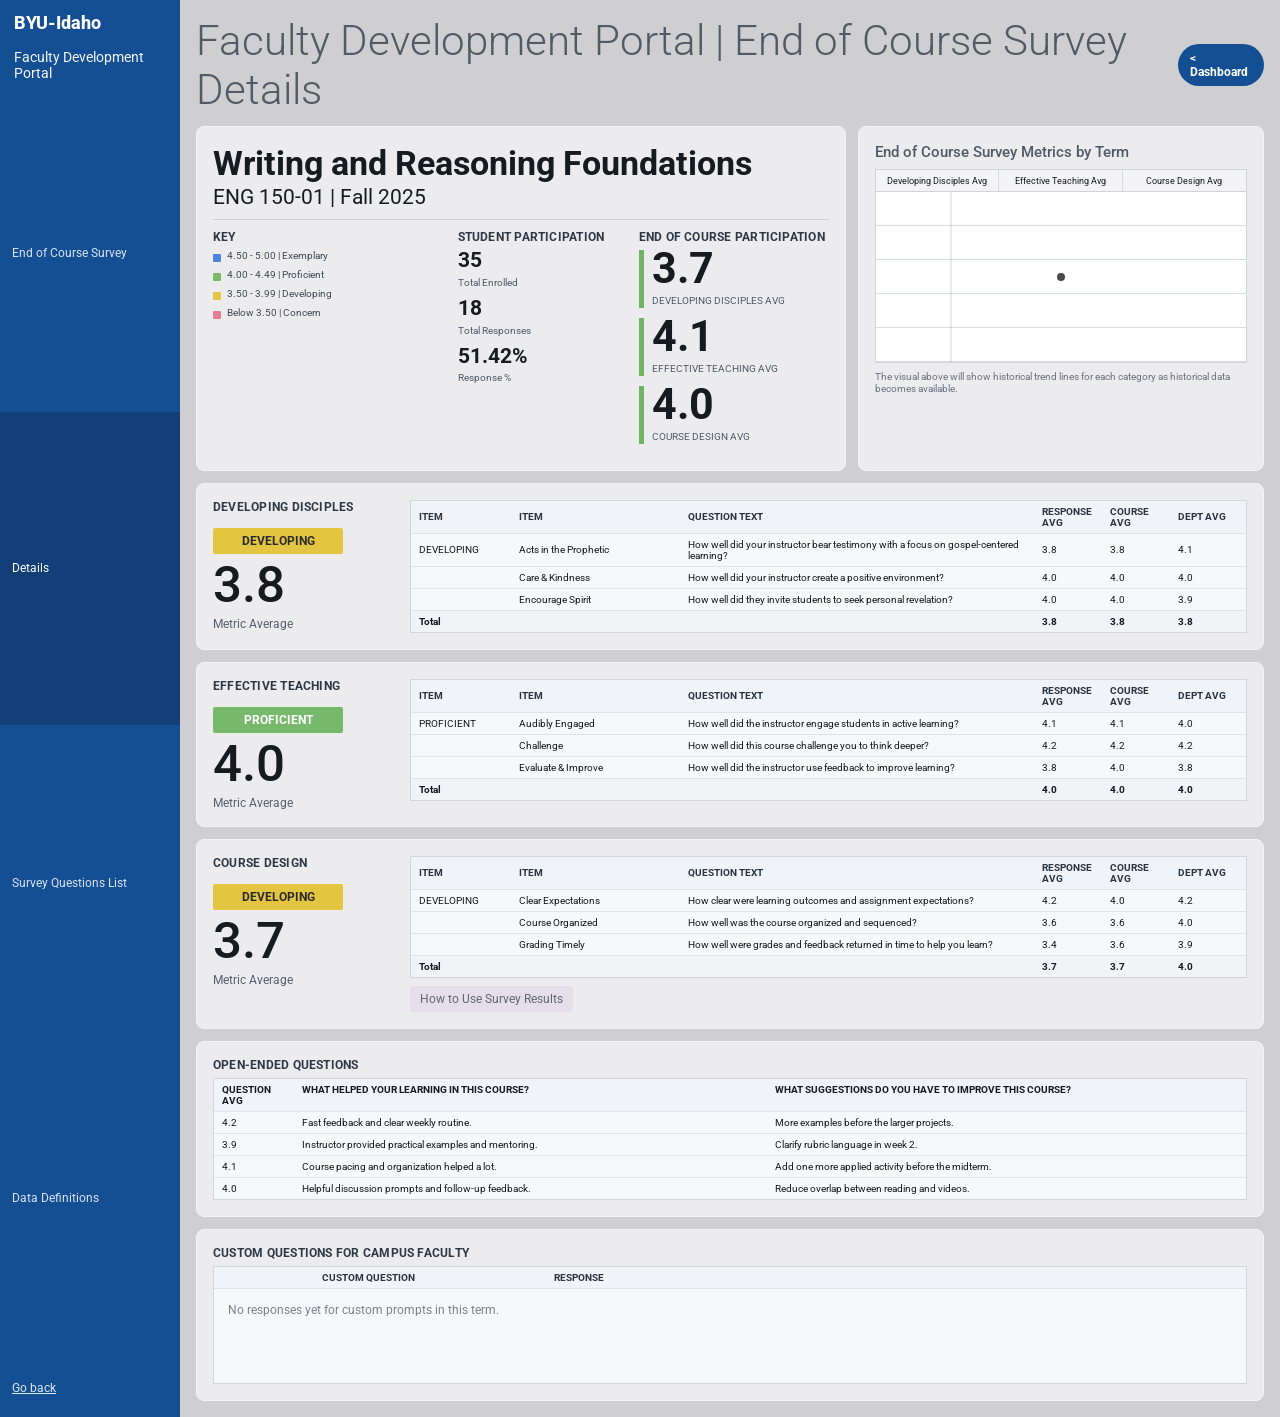
==== powerbi-detail.html @ 807c7527 "added EoC pages and moved images into folder" ====
<!doctype html>
<html lang="en">
<head>
	<meta charset="UTF-8" />
	<meta name="viewport" content="width=device-width, initial-scale=1.0" />
	<title>Power BI Results Dashboard Mock</title>
	<link rel="preconnect" href="https://fonts.googleapis.com" />
	<link rel="preconnect" href="https://fonts.gstatic.com" crossorigin />
	<link
		href="https://fonts.googleapis.com/css2?family=Roboto:wght@300;400;500;700;900&display=swap"
		rel="stylesheet"
	/>
	<link rel="stylesheet" href="powerbi-mock.css" />
</head>
<body>
	<div class="pb-shell">
		<aside class="pb-sidebar">
			<div class="pb-brand">BYU-Idaho</div>
			<div class="pb-portal">Faculty Development Portal</div>
			<nav class="pb-nav">
				<button class="pb-nav-item">End of Course Survey</button>
				<button class="pb-nav-item active">Details</button>
				<button class="pb-nav-item">Survey Questions List</button>
				<button class="pb-nav-item">Data Definitions</button>
			</nav>
			<a class="pb-back" href="powerbi-mock.html">Go back</a>
		</aside>

		<main class="pb-main">
			<header class="pb-top">
				<div class="pb-title">Faculty Development Portal | End of Course Survey Details</div>
				<a class="pb-next" href="powerbi-mock.html">< Dashboard</a>
			</header>

			<section class="pb-detail-page">
				<section class="pb-detail-top">
					<article class="pb-card pb-hero-card">
						<h2 id="detailCourseTitle">Writing and Reasoning Foundations</h2>
						<p id="detailCourseMeta">ENG 150-01 | Fall 2025</p>
						<div class="pb-hero-grid">
							<div class="pb-key">
								<h4>Key</h4>
								<div class="pb-key-row"><span class="pb-key-dot blue"></span><span>4.50 - 5.00 | Exemplary</span></div>
								<div class="pb-key-row"><span class="pb-key-dot green"></span><span>4.00 - 4.49 | Proficient</span></div>
								<div class="pb-key-row"><span class="pb-key-dot yellow"></span><span>3.50 - 3.99 | Developing</span></div>
								<div class="pb-key-row"><span class="pb-key-dot red"></span><span>Below 3.50 | Concern</span></div>
							</div>
							<div class="pb-participation">
								<h4>Student Participation</h4>
								<div class="pb-participation-item"><strong id="detailEnrolled">35</strong><span>Total Enrolled</span></div>
								<div class="pb-participation-item"><strong id="detailResponses">18</strong><span>Total Responses</span></div>
								<div class="pb-participation-item"><strong id="detailResponseRate">51.42%</strong><span>Response %</span></div>
							</div>
							<div class="pb-hero-scores">
								<h4>End of Course Participation</h4>
								<div class="pb-hero-score-item"><strong id="detailDisciple">3.7</strong><span>Developing Disciples Avg</span></div>
								<div class="pb-hero-score-item"><strong id="detailTeach">4.1</strong><span>Effective Teaching Avg</span></div>
								<div class="pb-hero-score-item"><strong id="detailDesign">4.0</strong><span>Course Design Avg</span></div>
							</div>
						</div>
					</article>

					<article class="pb-card pb-chart-card">
						<h3>End of Course Survey Metrics by Term</h3>
						<div class="pb-chart-tabs">
							<span>Developing Disciples Avg</span>
							<span>Effective Teaching Avg</span>
							<span>Course Design Avg</span>
						</div>
						<div class="pb-chart-grid">
							<div class="pb-chart-dot"></div>
						</div>
						<p class="pb-chart-note">The visual above will show historical trend lines for each category as historical data becomes available.</p>
					</article>
				</section>

				<article class="pb-card pb-metrics-card">
					<div class="pb-metric-left">
						<h3>Developing Disciples</h3>
						<div class="pb-pill-status developing">Developing</div>
						<div class="pb-metric-big">3.8</div>
						<div class="pb-metric-label">Metric Average</div>
					</div>
					<div>
						<div class="pb-question-table">
							<div class="pb-question-row header"><span>Item</span><span>Item</span><span>Question Text</span><span>Response Avg</span><span>Course Avg</span><span>Dept Avg</span></div>
							<div class="pb-question-row"><span>DEVELOPING</span><span>Acts in the Prophetic</span><span>How well did your instructor bear testimony with a focus on gospel-centered learning?</span><span>3.8</span><span>3.8</span><span>4.1</span></div>
							<div class="pb-question-row"><span></span><span>Care & Kindness</span><span>How well did your instructor create a positive environment?</span><span>4.0</span><span>4.0</span><span>4.0</span></div>
							<div class="pb-question-row"><span></span><span>Encourage Spirit</span><span>How well did they invite students to seek personal revelation?</span><span>4.0</span><span>4.0</span><span>3.9</span></div>
							<div class="pb-question-row total"><span>Total</span><span></span><span></span><span>3.8</span><span>3.8</span><span>3.8</span></div>
						</div>
					</div>
				</article>

				<article class="pb-card pb-metrics-card">
					<div class="pb-metric-left">
						<h3>Effective Teaching</h3>
						<div class="pb-pill-status proficient">Proficient</div>
						<div class="pb-metric-big">4.0</div>
						<div class="pb-metric-label">Metric Average</div>
					</div>
					<div>
						<div class="pb-question-table">
							<div class="pb-question-row header"><span>Item</span><span>Item</span><span>Question Text</span><span>Response Avg</span><span>Course Avg</span><span>Dept Avg</span></div>
							<div class="pb-question-row"><span>PROFICIENT</span><span>Audibly Engaged</span><span>How well did the instructor engage students in active learning?</span><span>4.1</span><span>4.1</span><span>4.0</span></div>
							<div class="pb-question-row"><span></span><span>Challenge</span><span>How well did this course challenge you to think deeper?</span><span>4.2</span><span>4.2</span><span>4.2</span></div>
							<div class="pb-question-row"><span></span><span>Evaluate & Improve</span><span>How well did the instructor use feedback to improve learning?</span><span>3.8</span><span>4.0</span><span>3.8</span></div>
							<div class="pb-question-row total"><span>Total</span><span></span><span></span><span>4.0</span><span>4.0</span><span>4.0</span></div>
						</div>
					</div>
				</article>

				<article class="pb-card pb-metrics-card">
					<div class="pb-metric-left">
						<h3>Course Design</h3>
						<div class="pb-pill-status developing">Developing</div>
						<div class="pb-metric-big">3.7</div>
						<div class="pb-metric-label">Metric Average</div>
					</div>
					<div>
						<div class="pb-question-table">
							<div class="pb-question-row header"><span>Item</span><span>Item</span><span>Question Text</span><span>Response Avg</span><span>Course Avg</span><span>Dept Avg</span></div>
							<div class="pb-question-row"><span>DEVELOPING</span><span>Clear Expectations</span><span>How clear were learning outcomes and assignment expectations?</span><span>4.2</span><span>4.0</span><span>4.2</span></div>
							<div class="pb-question-row"><span></span><span>Course Organized</span><span>How well was the course organized and sequenced?</span><span>3.6</span><span>3.6</span><span>4.0</span></div>
							<div class="pb-question-row"><span></span><span>Grading Timely</span><span>How well were grades and feedback returned in time to help you learn?</span><span>3.4</span><span>3.6</span><span>3.9</span></div>
							<div class="pb-question-row total"><span>Total</span><span></span><span></span><span>3.7</span><span>3.7</span><span>4.0</span></div>
						</div>
						<div class="pb-help">How to Use Survey Results</div>
					</div>
				</article>

				<article class="pb-card pb-open-ended">
					<h3>Open-Ended Questions</h3>
					<div class="pb-open-grid">
						<div class="pb-open-row header"><span>Question Avg</span><span>What helped your learning in this course?</span><span>What suggestions do you have to improve this course?</span></div>
						<div class="pb-open-row"><span>4.2</span><span>Fast feedback and clear weekly routine.</span><span>More examples before the larger projects.</span></div>
						<div class="pb-open-row"><span>3.9</span><span>Instructor provided practical examples and mentoring.</span><span>Clarify rubric language in week 2.</span></div>
						<div class="pb-open-row"><span>4.1</span><span>Course pacing and organization helped a lot.</span><span>Add one more applied activity before the midterm.</span></div>
						<div class="pb-open-row"><span>4.0</span><span>Helpful discussion prompts and follow-up feedback.</span><span>Reduce overlap between reading and videos.</span></div>
					</div>
				</article>

				<article class="pb-card pb-custom-questions">
					<h3>Custom Questions for Campus Faculty</h3>
					<div class="pb-question-table">
						<div class="pb-question-row header"><span></span><span>Custom Question</span><span>Response</span><span></span><span></span><span></span></div>
						<div class="pb-custom-empty">No responses yet for custom prompts in this term.</div>
					</div>
				</article>
			</section>
		</main>
	</div>

	<script src="powerbi-detail.js"></script>
</body>
</html>
---- powerbi-mock.css ----
:root {
	--pb-blue: #144f93;
	--pb-blue-dark: #0d3d78;
	--pb-bg: #cfcfd2;
	--pb-card: #ececee;
	--pb-text: #171a1f;
	--pb-muted: #626874;
	--pb-success: #76b96b;
	--pb-warn: #e0c341;
	--pb-border: #d8dbe0;
}

* {
	box-sizing: border-box;
	font-family: "Roboto", sans-serif;
	margin: 0;
	padding: 0;
}

body {
	background: #a5a8ae;
	color: var(--pb-text);
}

.pb-shell {
	display: grid;
	grid-template-columns: 180px 1fr;
	min-height: 100vh;
}

.pb-sidebar {
	background: var(--pb-blue);
	color: #ffffff;
	padding: 12px 0;
	display: grid;
	grid-template-rows: auto auto 1fr auto;
	gap: 16px;
}

.pb-brand {
	padding: 0 14px;
	font-size: 1.15rem;
	font-weight: 800;
}

.pb-portal {
	padding: 0 14px;
	font-size: 0.85rem;
	opacity: 0.95;
}

.pb-nav {
	display: grid;
	gap: 2px;
}

.pb-nav-item {
	border: 0;
	text-align: left;
	padding: 7px 12px;
	background: transparent;
	color: #d8e3f5;
	font-size: 0.74rem;
	line-height: 1.2;
	cursor: pointer;
}

.pb-nav-item.active,
.pb-nav-item:hover {
	background: #123f77;
	color: #ffffff;
}

.pb-back {
	border: 0;
	background: transparent;
	color: #dde7f8;
	text-align: left;
	padding: 10px 12px;
	font-size: 0.72rem;
	cursor: pointer;
}

.pb-main {
	background: var(--pb-bg);
	padding: 16px;
}

.pb-top {
	display: flex;
	justify-content: space-between;
	align-items: center;
	margin-bottom: 12px;
}

.pb-title {
	font-size: 2.6rem;
	font-weight: 300;
	color: #535a64;
}

.pb-next {
	display: inline-block;
	text-decoration: none;
	background: var(--pb-blue);
	color: #ffffff;
	padding: 7px 12px;
	border-radius: 999px;
	font-size: 0.74rem;
	font-weight: 700;
}

.pb-overview-grid {
	display: grid;
	grid-template-columns: 2.2fr 1fr;
	gap: 16px;
	margin-bottom: 16px;
}

.pb-card {
	background: var(--pb-card);
	border: 1px solid #f3f4f6;
	border-radius: 8px;
	padding: 16px;
}

.pb-faculty {
	font-size: 3.5rem;
	font-weight: 400;
	margin-bottom: 2px;
}

.pb-role {
	font-size: 0.95rem;
	color: var(--pb-muted);
	margin-bottom: 12px;
}

.pb-table-wrap {
	border-top: 1px solid #dbdde1;
	padding-top: 10px;
}

.pb-table-head,
.pb-row {
	display: grid;
	grid-template-columns: 76px 86px 62px 54px 100px 56px 76px 86px;
	column-gap: 8px;
	align-items: center;
}

.pb-table-head {
	font-size: 0.7rem;
	font-weight: 700;
	margin-bottom: 8px;
}

.pb-rows {
	display: grid;
	gap: 8px;
	max-height: 190px;
	overflow: auto;
	padding-right: 6px;
}

.pb-row {
	font-size: 0.72rem;
	padding: 8px 0;
	border-bottom: 1px solid #dfdfe3;
}

.pb-row button {
	border: 0;
	background: var(--pb-blue);
	color: #fff;
	border-radius: 4px;
	padding: 5px 8px;
	font-size: 0.68rem;
	font-weight: 700;
	cursor: pointer;
}

.pb-row.selected {
	background: #dde4ed;
	border-radius: 4px;
	padding-left: 4px;
	padding-right: 4px;
}

.pb-detail-card {
	display: flex;
	align-items: center;
}

.pb-detail-inner {
	background: #dcdddf;
	border-radius: 28px;
	padding: 16px;
	width: 100%;
}

.pb-detail-inner h3 {
	font-size: 1.95rem;
	line-height: 1.1;
	margin-bottom: 4px;
}

.pb-detail-inner p {
	font-size: 0.95rem;
	color: #4f5662;
	margin-bottom: 10px;
}

.pb-score {
	font-size: 5rem;
	font-weight: 900;
	text-align: center;
	line-height: 0.9;
	margin: 10px 0 6px;
}

.pb-band {
	background: var(--pb-success);
	color: #ffffff;
	font-size: 1rem;
	font-weight: 700;
	text-align: center;
	padding: 5px 8px;
	margin-bottom: 10px;
}

.pb-stat-grid {
	display: grid;
	grid-template-columns: repeat(3, 1fr);
	gap: 8px;
	margin-bottom: 10px;
}

.pb-stat-grid div {
	background: #f1f1f2;
	padding: 8px;
	border-radius: 6px;
	text-align: center;
}

.pb-stat-grid strong {
	display: block;
	font-size: 1.35rem;
}

.pb-stat-grid span {
	font-size: 0.66rem;
	color: #505865;
}

.pb-detail-btn {
	width: 100%;
	display: block;
	text-decoration: none;
	text-align: center;
	background: var(--pb-blue);
	color: #fff;
	font-size: 0.78rem;
	font-weight: 800;
	border-radius: 4px;
	padding: 8px;
}

.pb-detail-page {
	display: grid;
	gap: 12px;
}

.pb-detail-top {
	display: grid;
	grid-template-columns: 1.6fr 1fr;
	gap: 12px;
}

.pb-hero-card h2 {
	font-size: 2.15rem;
	font-weight: 700;
	margin-bottom: 2px;
}

.pb-hero-card p {
	font-size: 1.3rem;
	margin-bottom: 10px;
}

.pb-hero-grid {
	display: grid;
	grid-template-columns: 1.1fr 0.8fr 0.9fr;
	gap: 12px;
	border-top: 1px solid #cdced4;
	padding-top: 10px;
}

.pb-key h4,
.pb-participation h4,
.pb-hero-scores h4,
.pb-metrics-card h3,
.pb-open-ended h3,
.pb-custom-questions h3 {
	font-size: 0.72rem;
	font-weight: 700;
	letter-spacing: 0.02em;
	text-transform: uppercase;
	color: #2d3946;
	margin-bottom: 6px;
}

.pb-key-row {
	display: grid;
	grid-template-columns: 8px 1fr;
	gap: 6px;
	margin-bottom: 6px;
}

.pb-key-dot {
	width: 8px;
	height: 8px;
	border-radius: 1px;
	margin-top: 4px;
}

.pb-key-dot.blue {
	background: #4b85df;
}

.pb-key-dot.green {
	background: #77ba69;
}

.pb-key-dot.yellow {
	background: #e4c543;
}

.pb-key-dot.red {
	background: #e17e8f;
}

.pb-key-row span {
	font-size: 0.62rem;
	line-height: 1.3;
	color: #3f4a58;
}

.pb-participation-item {
	margin-bottom: 8px;
}

.pb-participation-item strong {
	display: block;
	font-size: 1.3rem;
	line-height: 1;
}

.pb-participation-item span {
	font-size: 0.62rem;
	color: #4f5a69;
}

.pb-hero-score-item {
	margin-bottom: 10px;
	padding-left: 8px;
	border-left: 5px solid #71b564;
}

.pb-hero-score-item strong {
	display: block;
	font-size: 2.7rem;
	line-height: 0.9;
}

.pb-hero-score-item span {
	font-size: 0.63rem;
	color: #4f5b68;
	text-transform: uppercase;
}

.pb-chart-card h3 {
	font-size: 0.95rem;
	font-weight: 500;
	color: #4f5a66;
	margin-bottom: 8px;
}

.pb-chart-tabs {
	display: grid;
	grid-template-columns: repeat(3, 1fr);
	border: 1px solid #d0d4da;
	border-bottom: 0;
	background: #f4f4f6;
}

.pb-chart-tabs span {
	font-size: 0.58rem;
	padding: 5px;
	border-right: 1px solid #d8dce1;
	text-align: center;
}

.pb-chart-tabs span:last-child {
	border-right: 0;
}

.pb-chart-grid {
	height: 172px;
	border: 1px solid #cfd4db;
	background:
		linear-gradient(to right, transparent 20%, rgba(0, 0, 0, 0.08) 20%, rgba(0, 0, 0, 0.08) 20.5%, transparent 20.5%),
		repeating-linear-gradient(to bottom, #ffffff, #ffffff 33px, #d9dee6 33px, #d9dee6 34px);
	position: relative;
}

.pb-chart-dot {
	position: absolute;
	left: 50%;
	top: 50%;
	width: 8px;
	height: 8px;
	background: #4a4a4a;
	border-radius: 50%;
	transform: translate(-50%, -50%);
}

.pb-chart-note {
	font-size: 0.62rem;
	color: #6a7280;
	margin-top: 8px;
	line-height: 1.25;
}

.pb-metrics-card {
	display: grid;
	grid-template-columns: 185px 1fr;
	gap: 12px;
	align-items: start;
}

.pb-metric-left {
	display: grid;
	align-content: start;
	gap: 8px;
}

.pb-pill-status {
	padding: 6px 8px;
	font-size: 0.72rem;
	font-weight: 700;
	text-transform: uppercase;
	text-align: center;
	border-radius: 2px;
	max-width: 130px;
}

.pb-pill-status.proficient {
	background: #77b96b;
	color: #fff;
}

.pb-pill-status.developing {
	background: #e4c542;
	color: #2b2b2b;
}

.pb-metric-big {
	font-size: 3.2rem;
	line-height: 0.9;
	font-weight: 500;
}

.pb-metric-label {
	font-size: 0.78rem;
	color: #545e6c;
}

.pb-question-table {
	border: 1px solid #d2d7de;
	background: #f7f8fa;
}

.pb-question-row {
	display: grid;
	grid-template-columns: 92px 1.4fr 3fr 60px 60px 60px;
	column-gap: 8px;
	padding: 5px 8px;
	font-size: 0.62rem;
	border-bottom: 1px solid #dfe3ea;
	align-items: center;
}

.pb-question-row.header {
	font-size: 0.6rem;
	font-weight: 700;
	text-transform: uppercase;
	background: #f0f3f7;
	color: #2a3543;
}

.pb-question-row.total {
	font-weight: 700;
	background: #f1f4f7;
}

.pb-question-row:last-child {
	border-bottom: 0;
}

.pb-help {
	margin-top: 8px;
	font-size: 0.72rem;
	color: #5f6774;
	background: #e7deec;
	padding: 6px 10px;
	border-radius: 4px;
	display: inline-block;
}

.pb-open-grid {
	border: 1px solid #d1d7de;
	background: #f7f8fa;
}

.pb-open-row {
	display: grid;
	grid-template-columns: 70px 2fr 2fr;
	column-gap: 10px;
	padding: 5px 8px;
	font-size: 0.62rem;
	border-bottom: 1px solid #e0e5eb;
}

.pb-open-row.header {
	font-size: 0.6rem;
	font-weight: 700;
	text-transform: uppercase;
	background: #f0f3f7;
}

.pb-open-row:last-child {
	border-bottom: 0;
}

.pb-custom-questions .pb-question-table {
	min-height: 118px;
}

.pb-custom-empty {
	padding: 14px;
	font-size: 0.72rem;
	color: #78808d;
}

.pb-long-panel {
	display: grid;
	gap: 12px;
}

.pb-data-card {
	background: var(--pb-card);
	border-radius: 8px;
	padding: 12px;
	border: 1px solid #f4f4f6;
}

.pb-data-card h2 {
	font-size: 1.6rem;
	font-weight: 400;
	margin-bottom: 6px;
}

.pb-strip {
	display: inline-block;
	font-size: 0.72rem;
	font-weight: 700;
	text-transform: uppercase;
	padding: 4px 10px;
	border-radius: 2px;
	margin-bottom: 8px;
	color: #ffffff;
}

.pb-strip.proficient {
	background: var(--pb-success);
}

.pb-strip.developing {
	background: var(--pb-warn);
	color: #2a2a2a;
}

.pb-metric {
	font-size: 2.3rem;
	font-weight: 700;
	margin-bottom: 8px;
}

.pb-table-sim {
	height: 84px;
	background: repeating-linear-gradient(
		to bottom,
		#f5f6f7,
		#f5f6f7 13px,
		#e4e7ec 13px,
		#e4e7ec 14px
	);
	border: 1px solid var(--pb-border);
}

@media (max-width: 1200px) {
	.pb-title {
		font-size: 2rem;
	}

	.pb-faculty {
		font-size: 2.4rem;
	}

	.pb-detail-inner h3 {
		font-size: 1.6rem;
	}

	.pb-score {
		font-size: 4.1rem;
	}
}

@media (max-width: 980px) {
	.pb-shell {
		grid-template-columns: 1fr;
	}

	.pb-sidebar {
		grid-template-rows: auto;
		grid-template-columns: auto 1fr;
		align-items: center;
		padding: 10px;
	}

	.pb-portal,
	.pb-nav,
	.pb-back {
		display: none;
	}

	.pb-main {
		padding: 10px;
	}

	.pb-overview-grid {
		grid-template-columns: 1fr;
	}

	.pb-detail-top,
	.pb-metrics-card,
	.pb-open-row,
	.pb-question-row {
		grid-template-columns: 1fr;
	}

	.pb-table-head,
	.pb-row {
		grid-template-columns: 64px 76px 52px 44px 90px 50px 64px 78px;
		column-gap: 6px;
	}
}
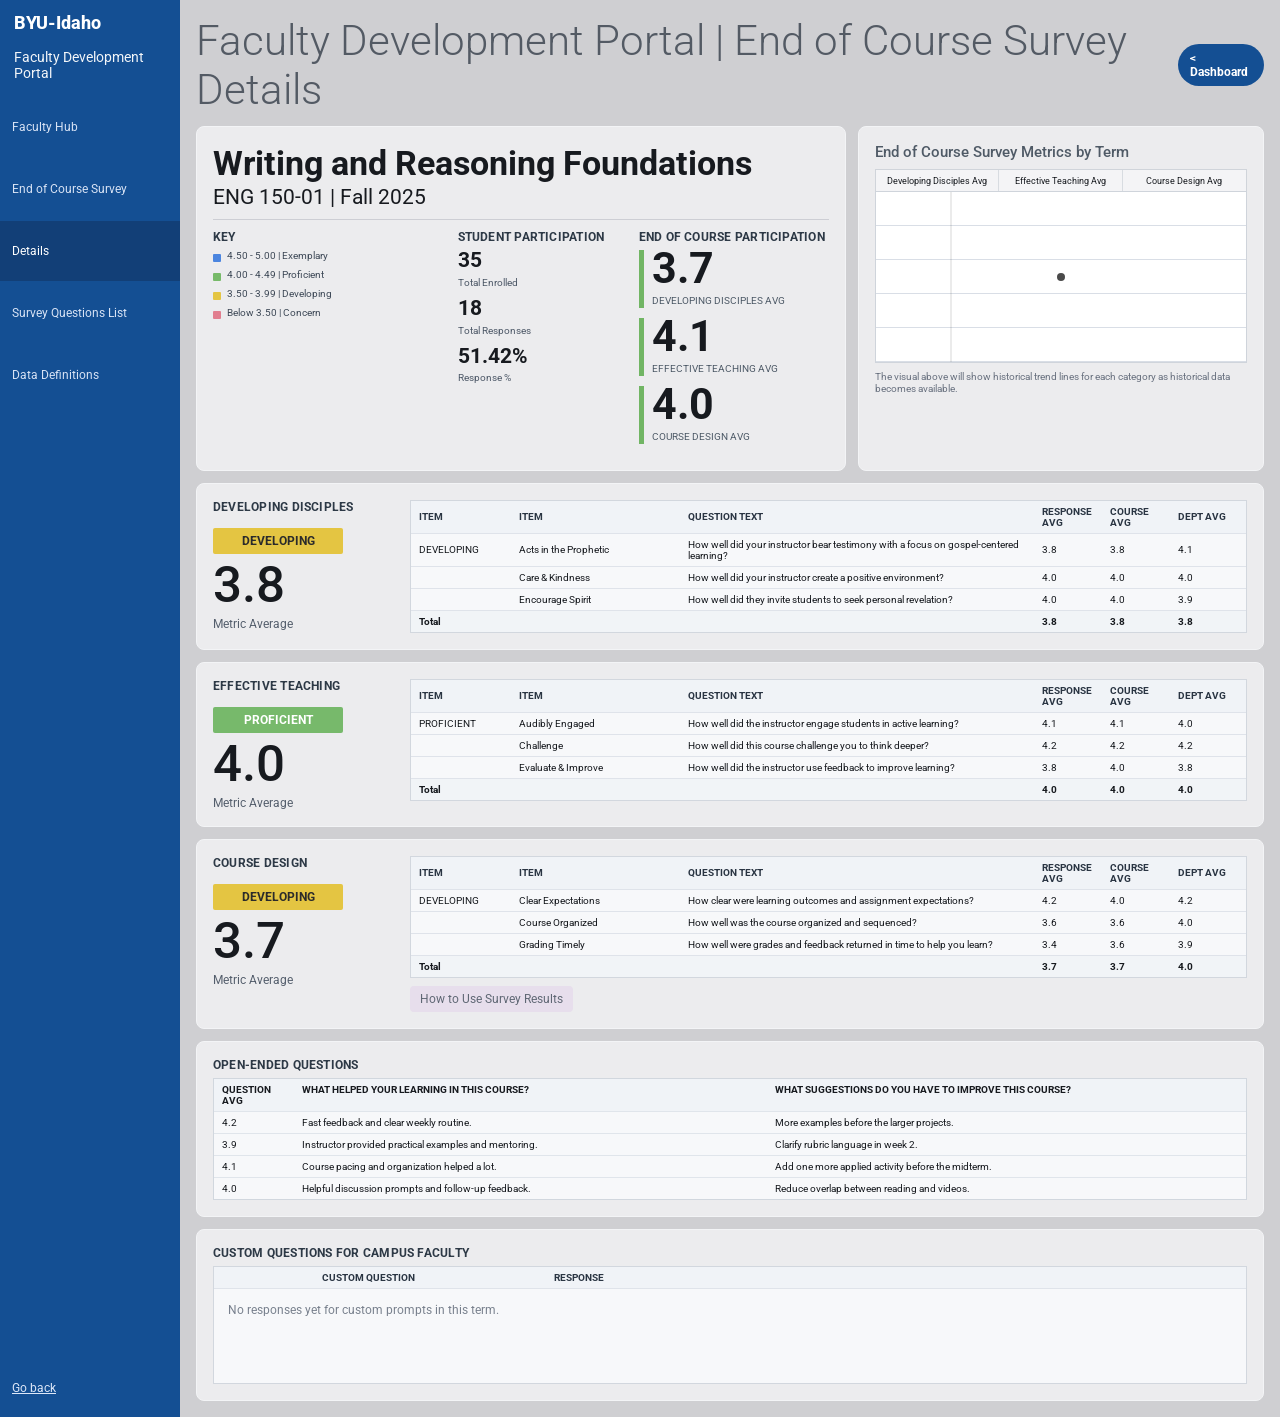
==== commit c015370c: "got the course overview widget fully wokring. all links that need to be functinal are. added a link " ====
--- a/powerbi-detail.html
+++ b/powerbi-detail.html
@@ -18,6 +18,7 @@
 			<div class="pb-brand">BYU-Idaho</div>
 			<div class="pb-portal">Faculty Development Portal</div>
 			<nav class="pb-nav">
+                <a class="pb-nav-item" href="index.html">Faculty Hub</a>
 				<button class="pb-nav-item">End of Course Survey</button>
 				<button class="pb-nav-item active">Details</button>
 				<button class="pb-nav-item">Survey Questions List</button>
--- a/powerbi-mock.css
+++ b/powerbi-mock.css
@@ -50,12 +50,23 @@
 }
 
 .pb-nav {
-	display: grid;
+	display: flex;
+    flex-direction: column;
 	gap: 2px;
+}
+
+.pb-nav a {
+    display: flex;
+    flex-wrap: wrap;
+    text-decoration: none;
+    font-size: 0.74rem;
+    color: #d8e3f5;
+    align-content: center;
 }
 
 .pb-nav-item {
 	border: 0;
+    height: 60px;
 	text-align: left;
 	padding: 7px 12px;
 	background: transparent;
@@ -108,6 +119,7 @@
 	border-radius: 999px;
 	font-size: 0.74rem;
 	font-weight: 700;
+    border: none;
 }
 
 .pb-overview-grid {
@@ -264,6 +276,7 @@
 	font-weight: 800;
 	border-radius: 4px;
 	padding: 8px;
+    border: none;
 }
 
 .pb-detail-page {
